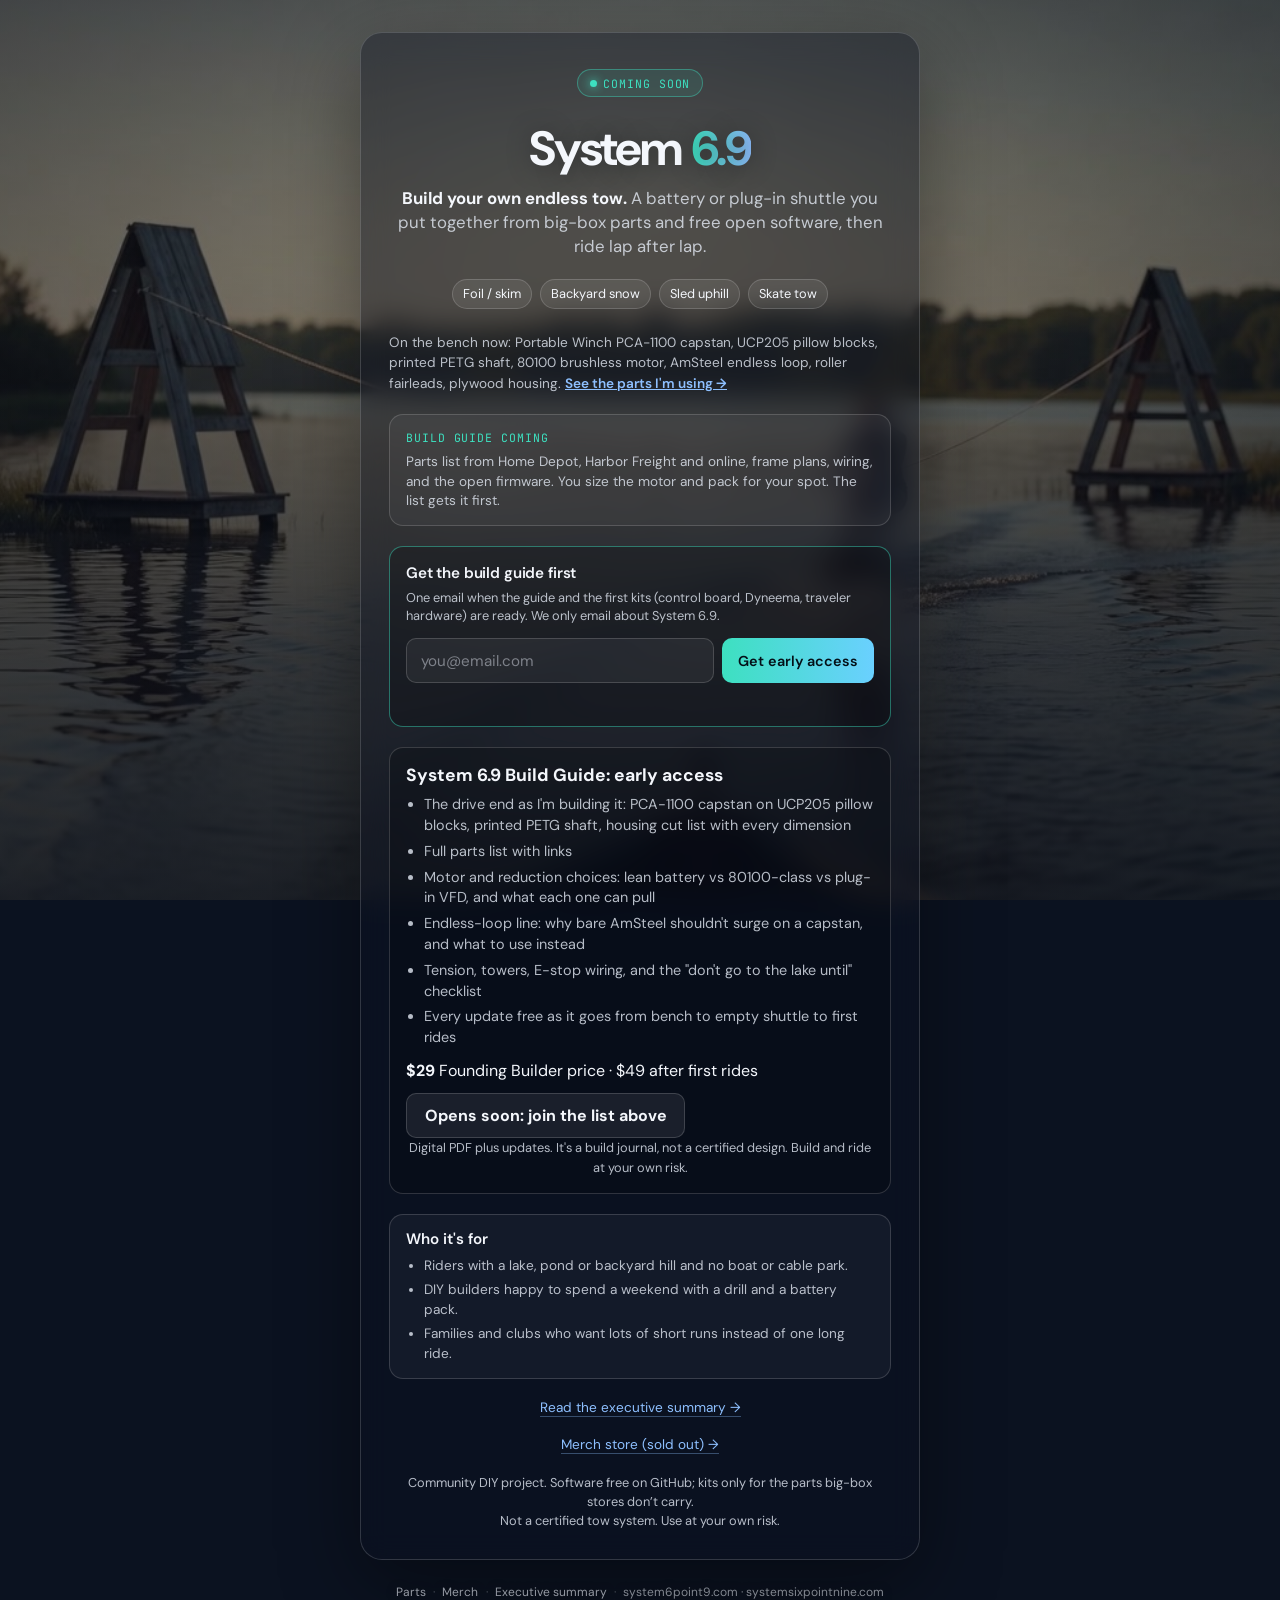
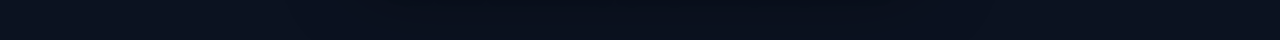
==== index.html @ 8638a550 "Build guide early access (Opens soon) + Parts I'm using page (#8) * Build guide early-access section" ====
<!DOCTYPE html>
<html lang="en">
<head>
  <meta charset="utf-8" />
  <meta name="viewport" content="width=device-width, initial-scale=1" />
  <script src="js/ga.js?v=ga1" data-cfasync="false"></script>
  <title>System 6.9 — Build your own endless tow (coming soon)</title>
  <meta name="description" content="Build your own endless shuttle tow for foil, skim, backyard snow, sled and skate, from big-box parts and free open software. Join the list for the build guide." />
  <meta name="theme-color" content="#0b1220" />
  <link rel="preconnect" href="https://fonts.googleapis.com" />
  <link rel="preconnect" href="https://fonts.gstatic.com" crossorigin />
  <link href="https://fonts.googleapis.com/css2?family=DM+Sans:ital,opsz,wght@0,9..40,400;0,9..40,600;0,9..40,700;1,9..40,400&family=JetBrains+Mono:wght@500&display=swap" rel="stylesheet" />
  <style>
    :root {
      --ink: #f4f7fc;
      --muted: rgba(232,238,248,0.78);
      --accent: #3de0c0;
      --accent2: #8ec0ff;
      --line: rgba(255,255,255,0.16);
      --danger: #ff8e8e;
    }
    * { box-sizing: border-box; }
    html, body {
      margin: 0;
      min-height: 100%;
      color: var(--ink);
      font-family: "DM Sans", system-ui, sans-serif;
      background: #0b1220;
    }
    .bg {
      position: fixed;
      inset: 0;
      z-index: 0;
      overflow: hidden;
      background: #0b1220;
    }
    .bg video {
      width: 100%;
      height: 100%;
      object-fit: cover;
      transform: scale(1.02);
    }
    .bg::after {
      content: "";
      position: absolute;
      inset: 0;
      background:
        linear-gradient(180deg, rgba(8,12,22,0.55) 0%, rgba(8,12,22,0.35) 35%, rgba(8,12,22,0.72) 100%),
        radial-gradient(900px 500px at 50% 20%, transparent 0%, rgba(8,12,22,0.45) 100%);
      pointer-events: none;
    }
    .wrap {
      position: relative;
      z-index: 1;
      min-height: 100vh;
      display: flex;
      flex-direction: column;
      align-items: center;
      justify-content: center;
      padding: 2rem 1.25rem 2.5rem;
    }
    .card {
      width: min(560px, 100%);
      background: rgba(12, 18, 32, 0.42);
      border: 1px solid var(--line);
      border-radius: 22px;
      padding: 2.25rem 1.75rem 1.75rem;
      backdrop-filter: blur(14px) saturate(1.15);
      -webkit-backdrop-filter: blur(14px) saturate(1.15);
      box-shadow: 0 24px 80px rgba(0,0,0,0.4);
      text-align: center;
    }
    .badge {
      display: inline-flex;
      align-items: center;
      gap: 0.4rem;
      font-family: "JetBrains Mono", monospace;
      font-size: 0.72rem;
      letter-spacing: 0.08em;
      text-transform: uppercase;
      color: var(--accent);
      border: 1px solid rgba(61,224,192,0.4);
      background: rgba(61,224,192,0.1);
      padding: 0.35rem 0.7rem;
      border-radius: 999px;
      margin-bottom: 1.25rem;
    }
    .badge::before {
      content: "";
      width: 0.45rem;
      height: 0.45rem;
      border-radius: 50%;
      background: var(--accent);
      box-shadow: 0 0 10px var(--accent);
    }
    h1 {
      margin: 0 0 0.35rem;
      font-size: clamp(2.1rem, 6.5vw, 3rem);
      font-weight: 700;
      letter-spacing: -0.03em;
      text-shadow: 0 2px 24px rgba(0,0,0,0.35);
    }
    h1 span {
      background: linear-gradient(90deg, var(--accent), var(--accent2));
      -webkit-background-clip: text;
      background-clip: text;
      color: transparent;
    }
    .tag {
      margin: 0 0 1.25rem;
      color: var(--muted);
      font-size: 1.05rem;
      line-height: 1.45;
    }
    .uses {
      display: flex;
      flex-wrap: wrap;
      gap: 0.45rem;
      justify-content: center;
      margin: 0 0 1.5rem;
    }
    .uses span {
      font-size: 0.8rem;
      color: var(--ink);
      background: rgba(255,255,255,0.08);
      border: 1px solid var(--line);
      padding: 0.35rem 0.65rem;
      border-radius: 999px;
    }
    .proof {
      text-align: left;
      margin: 0 0 1.25rem;
      font-size: 0.85rem;
      line-height: 1.5;
      color: var(--muted);
    }
    .proof a { color: var(--accent2); font-weight: 600; }
    .guide-sale {
      text-align: left;
      margin: 0 0 1.25rem;
      padding: 1rem;
      border-radius: 14px;
      border: 1px solid var(--line);
      background: rgba(0,0,0,0.22);
    }
    .guide-sale h2 { margin: 0 0 0.5rem; font-size: 1.1rem; }
    .guide-sale ul { margin: 0 0 0.75rem; padding-left: 1.1rem; color: var(--muted); font-size: 0.9rem; line-height: 1.45; }
    .guide-sale li { margin: 0 0 0.3rem; }
    .guide-sale .price { margin: 0 0 0.75rem; color: var(--ink); }
    .guide-sale .btn {
      display: inline-block;
      padding: 0.7rem 1.1rem;
      border-radius: 10px;
      font-weight: 700;
      color: #08121f;
      text-decoration: none;
      background: linear-gradient(90deg, var(--accent), #6ad0ff);
    }
    .guide-sale .btn.soon {
      color: var(--ink);
      background: rgba(255,255,255,0.08);
      border: 1px solid var(--line);
    }
    .signup {
      text-align: left;
      margin: 0 0 1.25rem;
      padding: 1rem;
      border-radius: 14px;
      border: 1px solid var(--line);
      background: rgba(0,0,0,0.22);
    }
    .signup h2 {
      margin: 0 0 0.35rem;
      font-size: 0.95rem;
      font-weight: 600;
      letter-spacing: -0.01em;
    }
    .signup p {
      margin: 0 0 0.85rem;
      font-size: 0.8rem;
      color: var(--muted);
      line-height: 1.4;
    }
    .row {
      display: flex;
      gap: 0.5rem;
      flex-wrap: wrap;
    }
    .row input[type="email"] {
      flex: 1 1 180px;
      min-width: 0;
      border: 1px solid var(--line);
      background: rgba(255,255,255,0.06);
      color: var(--ink);
      border-radius: 10px;
      padding: 0.7rem 0.85rem;
      font: inherit;
      font-size: 0.95rem;
      outline: none;
    }
    .row input[type="email"]:focus {
      border-color: rgba(61,224,192,0.55);
      box-shadow: 0 0 0 3px rgba(61,224,192,0.15);
    }
    .row input::placeholder { color: rgba(232,238,248,0.45); }
    .row button {
      flex: 0 0 auto;
      border: none;
      border-radius: 10px;
      padding: 0.7rem 1rem;
      font: inherit;
      font-weight: 600;
      font-size: 0.9rem;
      cursor: pointer;
      color: #041018;
      background: linear-gradient(90deg, var(--accent), #6ad0ff);
    }
    .row button:disabled {
      opacity: 0.6;
      cursor: wait;
    }
    .msg {
      margin: 0.65rem 0 0;
      font-size: 0.8rem;
      line-height: 1.35;
      min-height: 1.1em;
    }
    .msg.ok { color: var(--accent); }
    .msg.err { color: var(--danger); }
    .fine {
      margin: 0;
      font-size: 0.8rem;
      color: var(--muted);
      line-height: 1.5;
      text-align: center;
    }
    footer {
      margin-top: 1.5rem;
      font-size: 0.75rem;
      color: rgba(232,238,248,0.65);
      text-align: center;
      text-shadow: 0 1px 8px rgba(0,0,0,0.5);
    }

    .learn {
      margin: 0 0 1.25rem;
      font-size: 0.85rem;
    }
    .learn a {
      color: var(--accent2);
      text-decoration: none;
      border-bottom: 1px solid rgba(142,192,255,0.35);
    }
    .learn a:hover {
      color: var(--accent);
      border-bottom-color: rgba(61,224,192,0.55);
    }
    footer a {
      color: rgba(232,238,248,0.75);
      text-decoration: none;
    }
    footer a:hover {
      color: var(--accent);
      text-decoration: underline;
    }
    footer .sep {
      margin: 0 0.45rem;
      opacity: 0.45;
    }
    .tag strong { color: var(--ink); }
    .guide, .who {
      text-align: left;
      margin: 0 0 1.25rem;
      padding: 0.9rem 1rem;
      border-radius: 14px;
      border: 1px solid var(--line);
      background: rgba(255,255,255,0.04);
    }
    .guide-kicker {
      margin: 0 0 0.35rem !important;
      font-family: "JetBrains Mono", monospace;
      font-size: 0.72rem !important;
      letter-spacing: 0.08em;
      text-transform: uppercase;
      color: var(--accent) !important;
    }
    .guide p, .who li {
      margin: 0;
      font-size: 0.85rem;
      color: var(--muted);
      line-height: 1.45;
    }
    .who h2 {
      margin: 0 0 0.4rem;
      font-size: 0.95rem;
      font-weight: 600;
    }
    .who ul { margin: 0; padding-left: 1.1rem; }
    .who li + li { margin-top: 0.3rem; }
    .signup { border-color: rgba(61,224,192,0.45); }
  </style>
</head>
<body>
  <div class="bg" aria-hidden="true">
    <video
      src="media/splash-endless.mp4"
      poster="media/splash-poster.jpg"
      autoplay
      muted
      loop
      playsinline
    ></video>
  </div>
  <div class="wrap">
    <main class="card">
      <div class="badge">Coming soon</div>
      <h1>System <span>6.9</span></h1>
      <p class="tag"><strong>Build your own endless tow.</strong> A battery or plug-in shuttle you put together from big-box parts and free open software, then ride lap after lap.</p>
      <div class="uses">
        <span>Foil / skim</span>
        <span>Backyard snow</span>
        <span>Sled uphill</span>
        <span>Skate tow</span>
      </div>

      <p class="proof">On the bench now: Portable Winch PCA-1100 capstan, UCP205 pillow blocks, printed PETG shaft, 80100 brushless motor, AmSteel endless loop, roller fairleads, plywood housing. <a href="/parts.html">See the parts I'm using →</a></p>

      <div class="guide">
        <p class="guide-kicker">Build guide coming</p>
        <p>Parts list from Home Depot, Harbor Freight and online, frame plans, wiring, and the open firmware. You size the motor and pack for your spot. The list gets it first.</p>
      </div>

      <form class="signup" id="signup" novalidate>
        <h2>Get the build guide first</h2>
        <p>One email when the guide and the first kits (control board, Dyneema, traveler hardware) are ready. We only email about System 6.9.</p>
        <div class="row">
          <input id="email" name="email" type="email" autocomplete="email" required placeholder="you@email.com" aria-label="Email" />
          <button type="submit" id="submit">Get early access</button>
        </div>
        <p class="msg" id="msg" role="status" aria-live="polite"></p>
      </form>

      <section class="guide-sale" id="guide">
        <h2>System 6.9 Build Guide: early access</h2>
        <ul>
          <li>The drive end as I'm building it: PCA-1100 capstan on UCP205 pillow blocks, printed PETG shaft, housing cut list with every dimension</li>
          <li>Full parts list with links</li>
          <li>Motor and reduction choices: lean battery vs 80100-class vs plug-in VFD, and what each one can pull</li>
          <li>Endless-loop line: why bare AmSteel shouldn't surge on a capstan, and what to use instead</li>
          <li>Tension, towers, E-stop wiring, and the "don't go to the lake until" checklist</li>
          <li>Every update free as it goes from bench to empty shuttle to first rides</li>
        </ul>
        <p class="price"><strong>$29</strong> Founding Builder price · $49 after first rides</p>
        <a id="buy-guide" class="btn" href="#signup">Get early access</a>
        <p class="fine">Digital PDF plus updates. It's a build journal, not a certified design. Build and ride at your own risk.</p>
      </section>

      <div class="who">
        <h2>Who it's for</h2>
        <ul>
          <li>Riders with a lake, pond or backyard hill and no boat or cable park.</li>
          <li>DIY builders happy to spend a weekend with a drill and a battery pack.</li>
          <li>Families and clubs who want lots of short runs instead of one long ride.</li>
        </ul>
      </div>

      <p class="learn"><a href="/exec-summary.html">Read the executive summary →</a></p>
      <p class="learn"><a href="/store/">Merch store (sold out) →</a></p>

      <p class="fine">Community DIY project. Software free on GitHub; kits only for the parts big-box stores don’t carry.<br />Not a certified tow system. Use at your own risk.</p>
    </main>
    <footer><a href="/parts.html">Parts</a><span class="sep">·</span><a href="/store/">Merch</a><span class="sep">·</span><a href="/exec-summary.html">Executive summary</a><span class="sep">·</span>system6point9.com · systemsixpointnine.com</footer>
  </div>
  <script>
    (function () {
      var form = document.getElementById("signup");
      var email = document.getElementById("email");
      var btn = document.getElementById("submit");
      var msg = document.getElementById("msg");

      form.addEventListener("submit", function (e) {
        e.preventDefault();
        msg.className = "msg";
        msg.textContent = "";
        var value = (email.value || "").trim();
        if (!value || !/^[^\s@]+@[^\s@]+\.[^\s@]+$/.test(value)) {
          msg.className = "msg err";
          msg.textContent = "Enter a valid email.";
          email.focus();
          return;
        }
        btn.disabled = true;
        msg.textContent = "Sending…";

        fetch("/api/signup", {
          method: "POST",
          headers: { "Content-Type": "application/json", Accept: "application/json" },
          body: JSON.stringify({ email: value, source: location.hostname })
        })
          .then(function (r) {
            return r.json().then(function (data) {
              return { ok: r.ok, data: data };
            });
          })
          .then(function (res) {
            if (!res.ok) throw new Error((res.data && res.data.error) || "Signup failed");
            msg.className = "msg ok";
            msg.textContent = res.data.message || "You’re on the list.";
            form.reset();
            try { if (window.gtag) window.gtag("event", "generate_lead", { form: "waitlist" }); } catch (_) {}
          })
          .catch(function (err) {
            msg.className = "msg err";
            msg.textContent = err.message || "Something went wrong. Try again.";
          })
          .finally(function () {
            btn.disabled = false;
          });
      });
    })();
  </script>
  <script src="js/guide.js?v=guide1" defer></script>
</body>
</html>
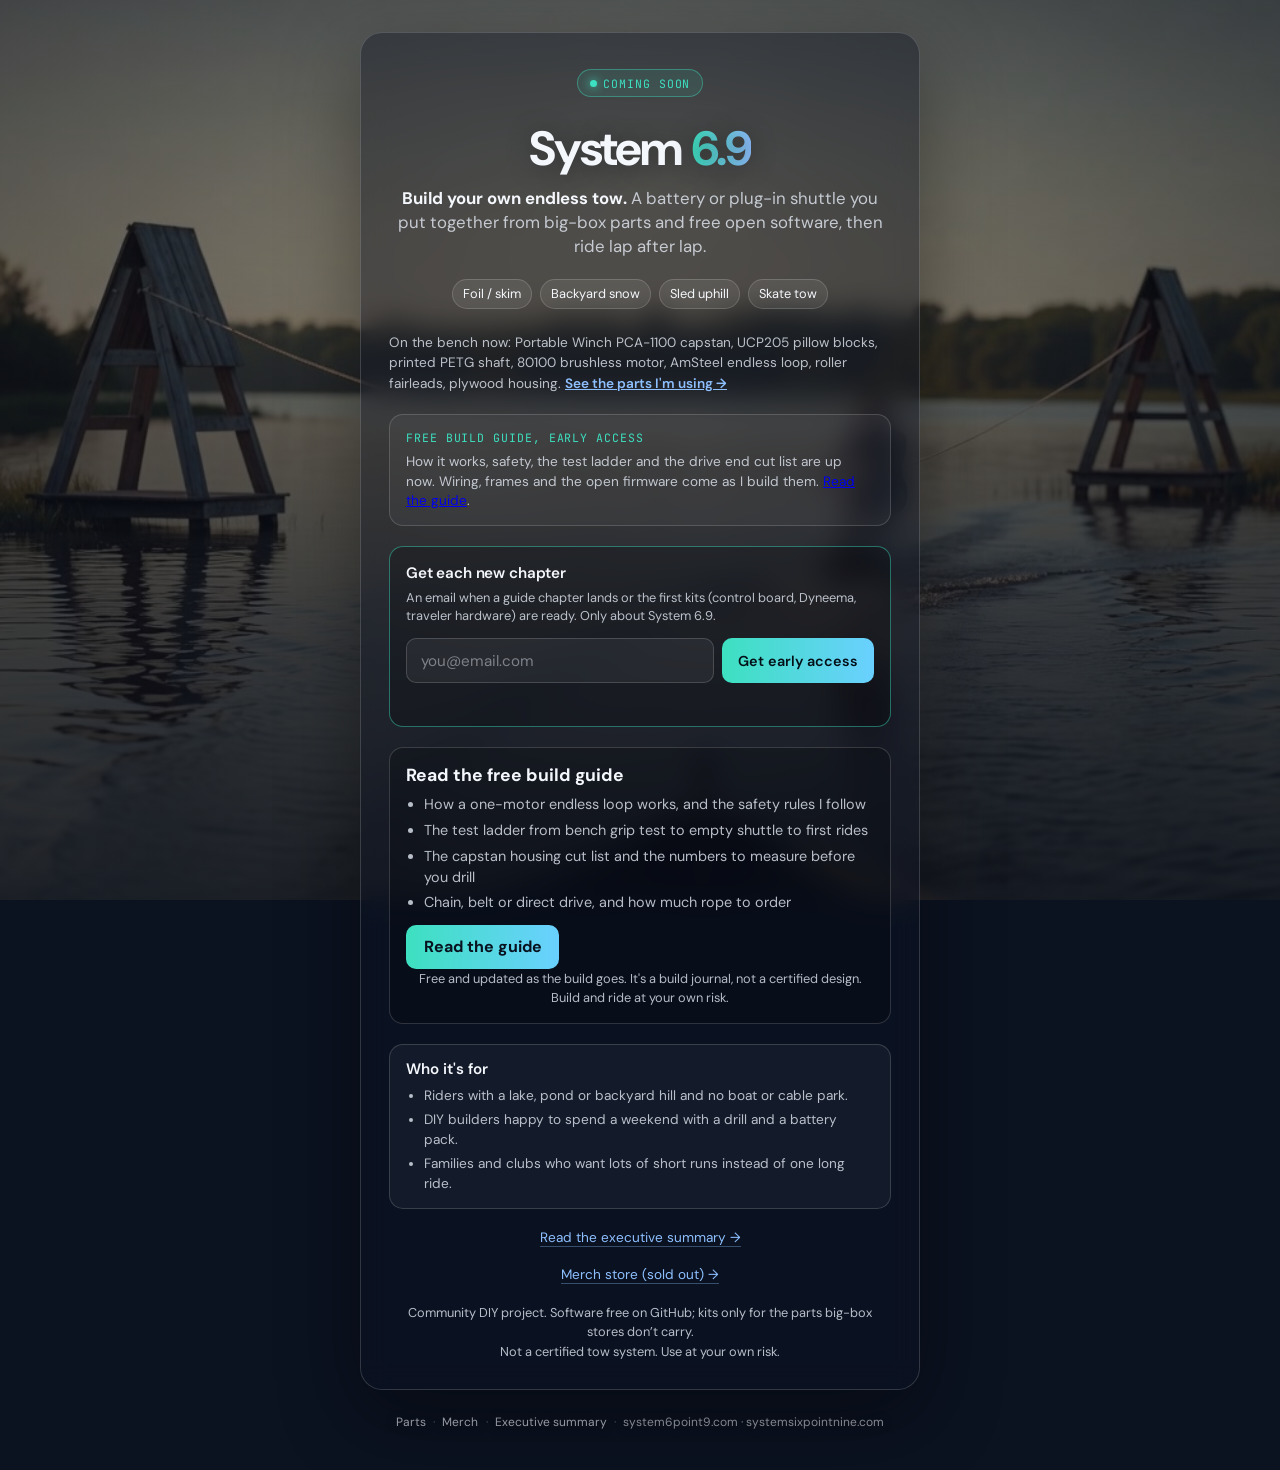
==== commit 44f87342: "Free web build guide page replaces the $29 early-access button" ====
--- a/index.html
+++ b/index.html
@@ -6,6 +6,16 @@
   <script src="js/ga.js?v=ga1" data-cfasync="false"></script>
   <title>System 6.9 — Build your own endless tow (coming soon)</title>
   <meta name="description" content="Build your own endless shuttle tow for foil, skim, backyard snow, sled and skate, from big-box parts and free open software. Join the list for the build guide." />
+  <link rel="canonical" href="https://www.system6point9.com/" />
+  <meta property="og:type" content="website" />
+  <meta property="og:site_name" content="System 6.9" />
+  <meta property="og:title" content="System 6.9 — Build your own endless tow (coming soon)" />
+  <meta property="og:description" content="Build your own endless shuttle tow for foil, skim, backyard snow, sled and skate, from big-box parts and free open software. Join the list for the build guide." />
+  <meta property="og:url" content="https://www.system6point9.com/" />
+  <meta property="og:image" content="https://www.system6point9.com/media/splash-poster.jpg" />
+  <meta property="og:image:width" content="1280" />
+  <meta property="og:image:height" content="720" />
+  <meta name="twitter:card" content="summary_large_image" />
   <meta name="theme-color" content="#0b1220" />
   <link rel="preconnect" href="https://fonts.googleapis.com" />
   <link rel="preconnect" href="https://fonts.gstatic.com" crossorigin />
@@ -146,7 +156,6 @@
     .guide-sale h2 { margin: 0 0 0.5rem; font-size: 1.1rem; }
     .guide-sale ul { margin: 0 0 0.75rem; padding-left: 1.1rem; color: var(--muted); font-size: 0.9rem; line-height: 1.45; }
     .guide-sale li { margin: 0 0 0.3rem; }
-    .guide-sale .price { margin: 0 0 0.75rem; color: var(--ink); }
     .guide-sale .btn {
       display: inline-block;
       padding: 0.7rem 1.1rem;
@@ -155,11 +164,6 @@
       color: #08121f;
       text-decoration: none;
       background: linear-gradient(90deg, var(--accent), #6ad0ff);
-    }
-    .guide-sale .btn.soon {
-      color: var(--ink);
-      background: rgba(255,255,255,0.08);
-      border: 1px solid var(--line);
     }
     .signup {
       text-align: left;
@@ -323,16 +327,16 @@
         <span>Skate tow</span>
       </div>
 
-      <p class="proof">On the bench now: Portable Winch PCA-1100 capstan, UCP205 pillow blocks, printed PETG shaft, 80100 brushless motor, AmSteel endless loop, roller fairleads, plywood housing. <a href="/parts.html">See the parts I'm using →</a></p>
+      <p class="proof">On the bench now: Portable Winch PCA-1100 capstan, UCP205 pillow blocks, printed PETG shaft, 80100 brushless motor, AmSteel endless loop, roller fairleads, plywood housing. <a href="/parts">See the parts I'm using →</a></p>
 
       <div class="guide">
-        <p class="guide-kicker">Build guide coming</p>
-        <p>Parts list from Home Depot, Harbor Freight and online, frame plans, wiring, and the open firmware. You size the motor and pack for your spot. The list gets it first.</p>
+        <p class="guide-kicker">Free build guide, early access</p>
+        <p>How it works, safety, the test ladder and the drive end cut list are up now. Wiring, frames and the open firmware come as I build them. <a href="/guide">Read the guide</a>.</p>
       </div>
 
       <form class="signup" id="signup" novalidate>
-        <h2>Get the build guide first</h2>
-        <p>One email when the guide and the first kits (control board, Dyneema, traveler hardware) are ready. We only email about System 6.9.</p>
+        <h2>Get each new chapter</h2>
+        <p>An email when a guide chapter lands or the first kits (control board, Dyneema, traveler hardware) are ready. Only about System 6.9.</p>
         <div class="row">
           <input id="email" name="email" type="email" autocomplete="email" required placeholder="you@email.com" aria-label="Email" />
           <button type="submit" id="submit">Get early access</button>
@@ -341,18 +345,15 @@
       </form>
 
       <section class="guide-sale" id="guide">
-        <h2>System 6.9 Build Guide: early access</h2>
+        <h2>Read the free build guide</h2>
         <ul>
-          <li>The drive end as I'm building it: PCA-1100 capstan on UCP205 pillow blocks, printed PETG shaft, housing cut list with every dimension</li>
-          <li>Full parts list with links</li>
-          <li>Motor and reduction choices: lean battery vs 80100-class vs plug-in VFD, and what each one can pull</li>
-          <li>Endless-loop line: why bare AmSteel shouldn't surge on a capstan, and what to use instead</li>
-          <li>Tension, towers, E-stop wiring, and the "don't go to the lake until" checklist</li>
-          <li>Every update free as it goes from bench to empty shuttle to first rides</li>
+          <li>How a one-motor endless loop works, and the safety rules I follow</li>
+          <li>The test ladder from bench grip test to empty shuttle to first rides</li>
+          <li>The capstan housing cut list and the numbers to measure before you drill</li>
+          <li>Chain, belt or direct drive, and how much rope to order</li>
         </ul>
-        <p class="price"><strong>$29</strong> Founding Builder price · $49 after first rides</p>
-        <a id="buy-guide" class="btn" href="#signup">Get early access</a>
-        <p class="fine">Digital PDF plus updates. It's a build journal, not a certified design. Build and ride at your own risk.</p>
+        <a class="btn" href="/guide">Read the guide</a>
+        <p class="fine">Free and updated as the build goes. It's a build journal, not a certified design. Build and ride at your own risk.</p>
       </section>
 
       <div class="who">
@@ -369,7 +370,7 @@
 
       <p class="fine">Community DIY project. Software free on GitHub; kits only for the parts big-box stores don’t carry.<br />Not a certified tow system. Use at your own risk.</p>
     </main>
-    <footer><a href="/parts.html">Parts</a><span class="sep">·</span><a href="/store/">Merch</a><span class="sep">·</span><a href="/exec-summary.html">Executive summary</a><span class="sep">·</span>system6point9.com · systemsixpointnine.com</footer>
+    <footer><a href="/parts">Parts</a><span class="sep">·</span><a href="/store/">Merch</a><span class="sep">·</span><a href="/exec-summary.html">Executive summary</a><span class="sep">·</span>system6point9.com · systemsixpointnine.com</footer>
   </div>
   <script>
     (function () {
@@ -419,6 +420,5 @@
       });
     })();
   </script>
-  <script src="js/guide.js?v=guide1" defer></script>
 </body>
 </html>
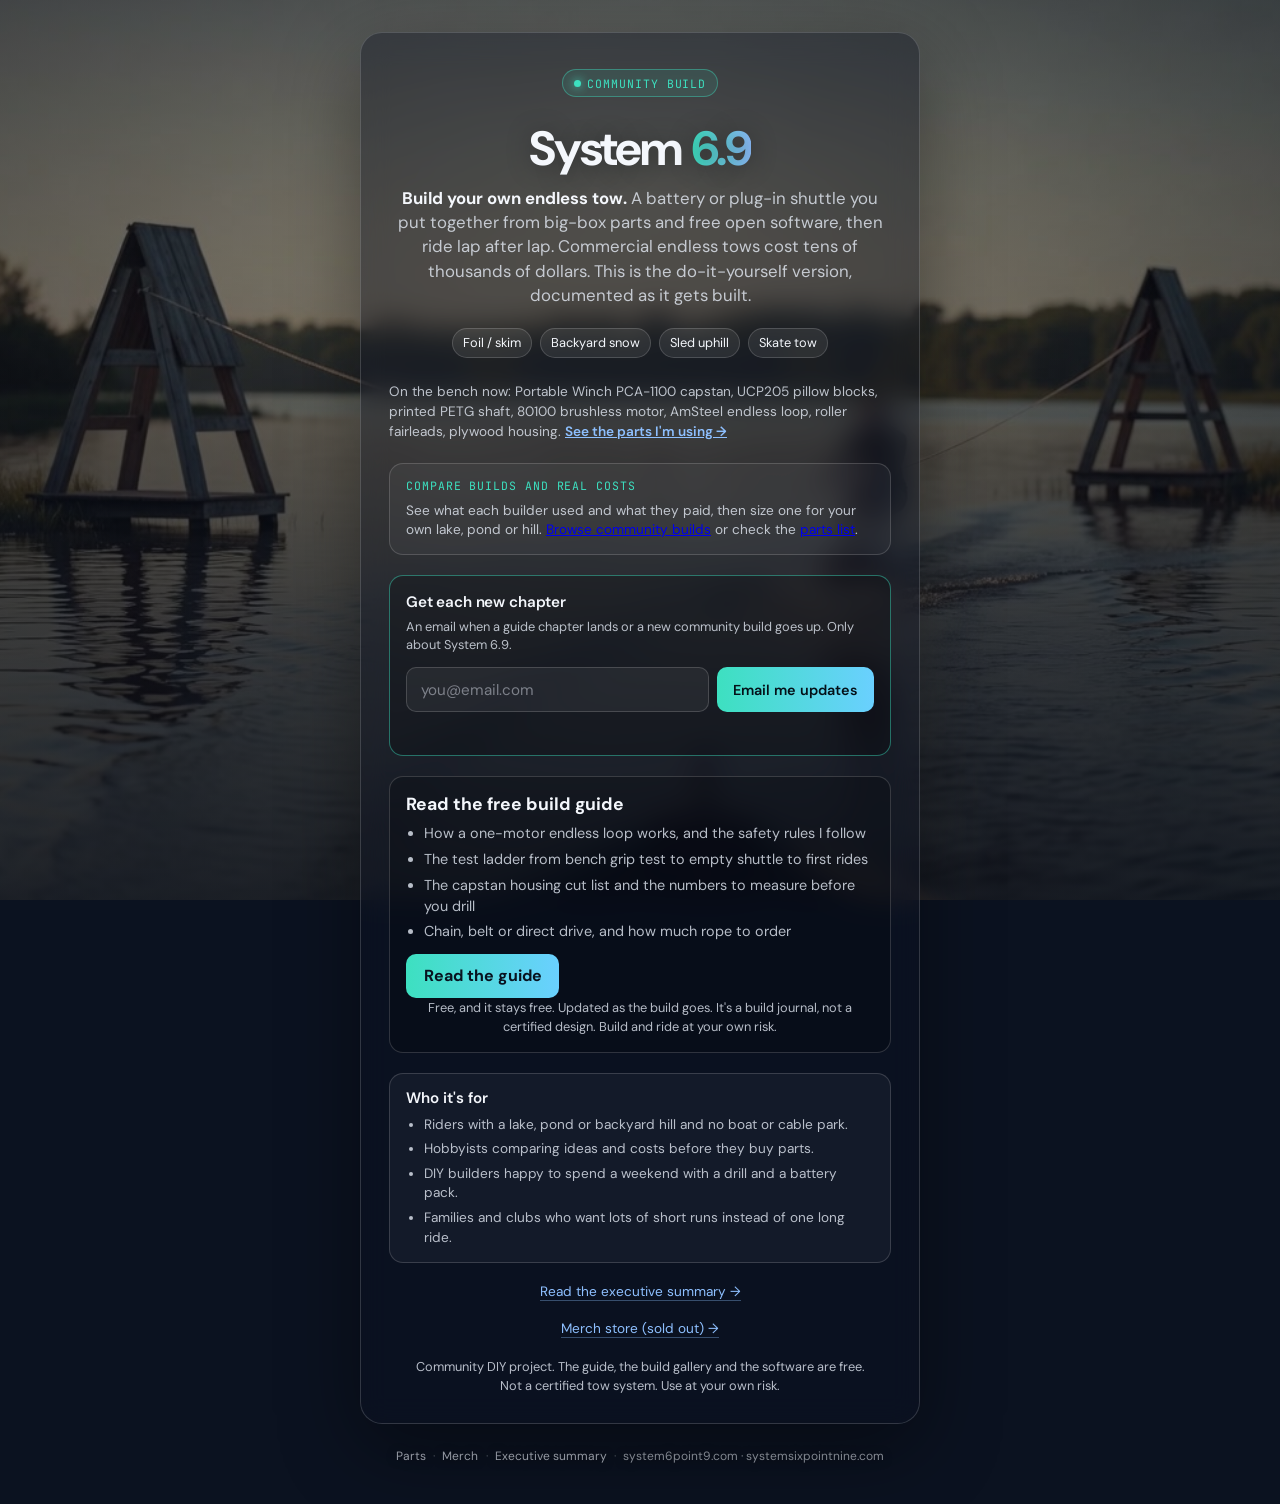
==== commit 415933d8: "Community copy: drop early-access/coming-soon/kit wording; home + guide point to builds and real cos" ====
--- a/index.html
+++ b/index.html
@@ -4,13 +4,13 @@
   <meta charset="utf-8" />
   <meta name="viewport" content="width=device-width, initial-scale=1" />
   <script src="js/ga.js?v=ga1" data-cfasync="false"></script>
-  <title>System 6.9 — Build your own endless tow (coming soon)</title>
-  <meta name="description" content="Build your own endless shuttle tow for foil, skim, backyard snow, sled and skate, from big-box parts and free open software. Join the list for the build guide." />
+  <title>System 6.9: a community DIY endless tow</title>
+  <meta name="description" content="A community project for building your own endless shuttle tow for foil, skim, backyard snow, sled and skate. Compare builds, see real part costs and read the free guide." />
   <link rel="canonical" href="https://www.system6point9.com/" />
   <meta property="og:type" content="website" />
   <meta property="og:site_name" content="System 6.9" />
-  <meta property="og:title" content="System 6.9 — Build your own endless tow (coming soon)" />
-  <meta property="og:description" content="Build your own endless shuttle tow for foil, skim, backyard snow, sled and skate, from big-box parts and free open software. Join the list for the build guide." />
+  <meta property="og:title" content="System 6.9: a community DIY endless tow" />
+  <meta property="og:description" content="A community project for building your own endless shuttle tow for foil, skim, backyard snow, sled and skate. Compare builds, see real part costs and read the free guide." />
   <meta property="og:url" content="https://www.system6point9.com/" />
   <meta property="og:image" content="https://www.system6point9.com/media/splash-poster.jpg" />
   <meta property="og:image:width" content="1280" />
@@ -317,9 +317,9 @@
   </div>
   <div class="wrap">
     <main class="card">
-      <div class="badge">Coming soon</div>
+      <div class="badge">Community build</div>
       <h1>System <span>6.9</span></h1>
-      <p class="tag"><strong>Build your own endless tow.</strong> A battery or plug-in shuttle you put together from big-box parts and free open software, then ride lap after lap.</p>
+      <p class="tag"><strong>Build your own endless tow.</strong> A battery or plug-in shuttle you put together from big-box parts and free open software, then ride lap after lap. Commercial endless tows cost tens of thousands of dollars. This is the do-it-yourself version, documented as it gets built.</p>
       <div class="uses">
         <span>Foil / skim</span>
         <span>Backyard snow</span>
@@ -330,16 +330,16 @@
       <p class="proof">On the bench now: Portable Winch PCA-1100 capstan, UCP205 pillow blocks, printed PETG shaft, 80100 brushless motor, AmSteel endless loop, roller fairleads, plywood housing. <a href="/parts">See the parts I'm using →</a></p>
 
       <div class="guide">
-        <p class="guide-kicker">Free build guide, early access</p>
-        <p>How it works, safety, the test ladder and the drive end cut list are up now. Wiring, frames and the open firmware come as I build them. <a href="/guide">Read the guide</a>.</p>
+        <p class="guide-kicker">Compare builds and real costs</p>
+        <p>See what each builder used and what they paid, then size one for your own lake, pond or hill. <a href="/builds">Browse community builds</a> or check the <a href="/parts">parts list</a>.</p>
       </div>
 
       <form class="signup" id="signup" novalidate>
         <h2>Get each new chapter</h2>
-        <p>An email when a guide chapter lands or the first kits (control board, Dyneema, traveler hardware) are ready. Only about System 6.9.</p>
+        <p>An email when a guide chapter lands or a new community build goes up. Only about System 6.9.</p>
         <div class="row">
           <input id="email" name="email" type="email" autocomplete="email" required placeholder="you@email.com" aria-label="Email" />
-          <button type="submit" id="submit">Get early access</button>
+          <button type="submit" id="submit">Email me updates</button>
         </div>
         <p class="msg" id="msg" role="status" aria-live="polite"></p>
       </form>
@@ -353,13 +353,14 @@
           <li>Chain, belt or direct drive, and how much rope to order</li>
         </ul>
         <a class="btn" href="/guide">Read the guide</a>
-        <p class="fine">Free and updated as the build goes. It's a build journal, not a certified design. Build and ride at your own risk.</p>
+        <p class="fine">Free, and it stays free. Updated as the build goes. It's a build journal, not a certified design. Build and ride at your own risk.</p>
       </section>
 
       <div class="who">
         <h2>Who it's for</h2>
         <ul>
           <li>Riders with a lake, pond or backyard hill and no boat or cable park.</li>
+          <li>Hobbyists comparing ideas and costs before they buy parts.</li>
           <li>DIY builders happy to spend a weekend with a drill and a battery pack.</li>
           <li>Families and clubs who want lots of short runs instead of one long ride.</li>
         </ul>
@@ -368,7 +369,7 @@
       <p class="learn"><a href="/exec-summary.html">Read the executive summary →</a></p>
       <p class="learn"><a href="/store/">Merch store (sold out) →</a></p>
 
-      <p class="fine">Community DIY project. Software free on GitHub; kits only for the parts big-box stores don’t carry.<br />Not a certified tow system. Use at your own risk.</p>
+      <p class="fine">Community DIY project. The guide, the build gallery and the software are free.<br />Not a certified tow system. Use at your own risk.</p>
     </main>
     <footer><a href="/parts">Parts</a><span class="sep">·</span><a href="/store/">Merch</a><span class="sep">·</span><a href="/exec-summary.html">Executive summary</a><span class="sep">·</span>system6point9.com · systemsixpointnine.com</footer>
   </div>
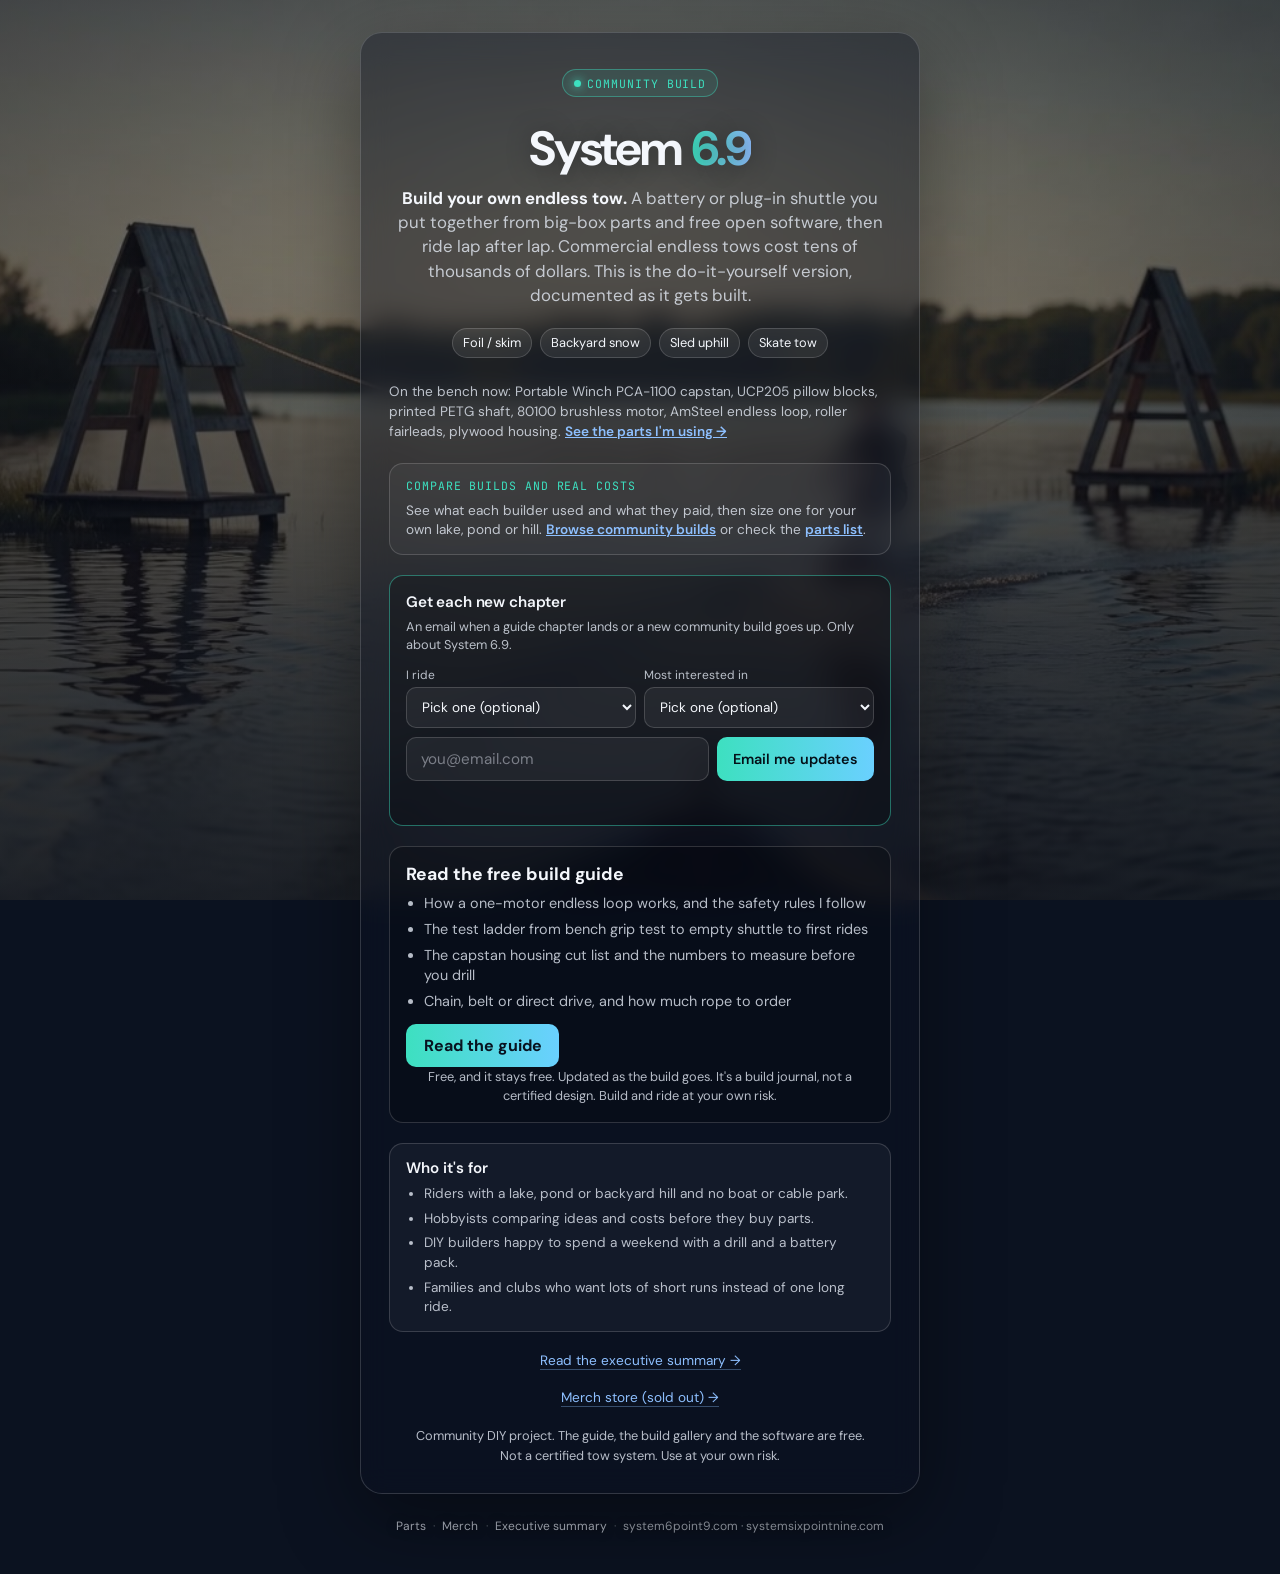
==== commit c7a2c44d: "Signup form: optional ride/interest selects, honeypot field, readable guide links" ====
--- a/index.html
+++ b/index.html
@@ -144,7 +144,7 @@
       line-height: 1.5;
       color: var(--muted);
     }
-    .proof a { color: var(--accent2); font-weight: 600; }
+    .proof a, .guide a { color: var(--accent2); font-weight: 600; }
     .guide-sale {
       text-align: left;
       margin: 0 0 1.25rem;
@@ -173,6 +173,28 @@
       border: 1px solid var(--line);
       background: rgba(0,0,0,0.22);
     }
+    .signup .intent { margin-bottom: 0.6rem; }
+    .signup .intent label {
+      flex: 1 1 150px;
+      min-width: 0;
+      display: flex;
+      flex-direction: column;
+      gap: 0.25rem;
+      font-size: 0.75rem;
+      color: var(--muted);
+    }
+    .signup select {
+      width: 100%;
+      border: 1px solid var(--line);
+      background: rgba(255,255,255,0.06);
+      color: var(--ink);
+      border-radius: 10px;
+      padding: 0.6rem 0.7rem;
+      font: inherit;
+      font-size: 0.85rem;
+    }
+    .signup select option { color: #08121f; }
+    .signup .hp { position: absolute; left: -9999px; width: 1px; height: 1px; overflow: hidden; }
     .signup h2 {
       margin: 0 0 0.35rem;
       font-size: 0.95rem;
@@ -337,9 +359,33 @@
       <form class="signup" id="signup" novalidate>
         <h2>Get each new chapter</h2>
         <p>An email when a guide chapter lands or a new community build goes up. Only about System 6.9.</p>
+        <div class="row intent">
+          <label for="use">I ride
+            <select id="use" name="use">
+              <option value="">Pick one (optional)</option>
+              <option>Foil</option>
+              <option>Wake / skim</option>
+              <option>Snow / sled</option>
+              <option>Skate</option>
+              <option>Not sure yet</option>
+            </select>
+          </label>
+          <label for="want">Most interested in
+            <select id="want" name="want">
+              <option value="">Pick one (optional)</option>
+              <option value="guide">New guide chapters</option>
+              <option value="builds">Community builds</option>
+              <option value="contribute">Sharing my own build</option>
+            </select>
+          </label>
+        </div>
         <div class="row">
           <input id="email" name="email" type="email" autocomplete="email" required placeholder="you@email.com" aria-label="Email" />
           <button type="submit" id="submit">Email me updates</button>
+        </div>
+        <div class="hp" aria-hidden="true">
+          <label for="company">Company</label>
+          <input id="company" name="company" type="text" tabindex="-1" autocomplete="off" />
         </div>
         <p class="msg" id="msg" role="status" aria-live="polite"></p>
       </form>
@@ -397,7 +443,13 @@
         fetch("/api/signup", {
           method: "POST",
           headers: { "Content-Type": "application/json", Accept: "application/json" },
-          body: JSON.stringify({ email: value, source: location.hostname })
+          body: JSON.stringify({
+            email: value,
+            source: location.hostname,
+            use: document.getElementById("use").value,
+            want: document.getElementById("want").value,
+            company: document.getElementById("company").value
+          })
         })
           .then(function (r) {
             return r.json().then(function (data) {
@@ -408,8 +460,8 @@
             if (!res.ok) throw new Error((res.data && res.data.error) || "Signup failed");
             msg.className = "msg ok";
             msg.textContent = res.data.message || "You’re on the list.";
+            try { if (window.gtag) window.gtag("event", "generate_lead", { form: "updates", want: document.getElementById("want").value || "none" }); } catch (_) {}
             form.reset();
-            try { if (window.gtag) window.gtag("event", "generate_lead", { form: "waitlist" }); } catch (_) {}
           })
           .catch(function (err) {
             msg.className = "msg err";
